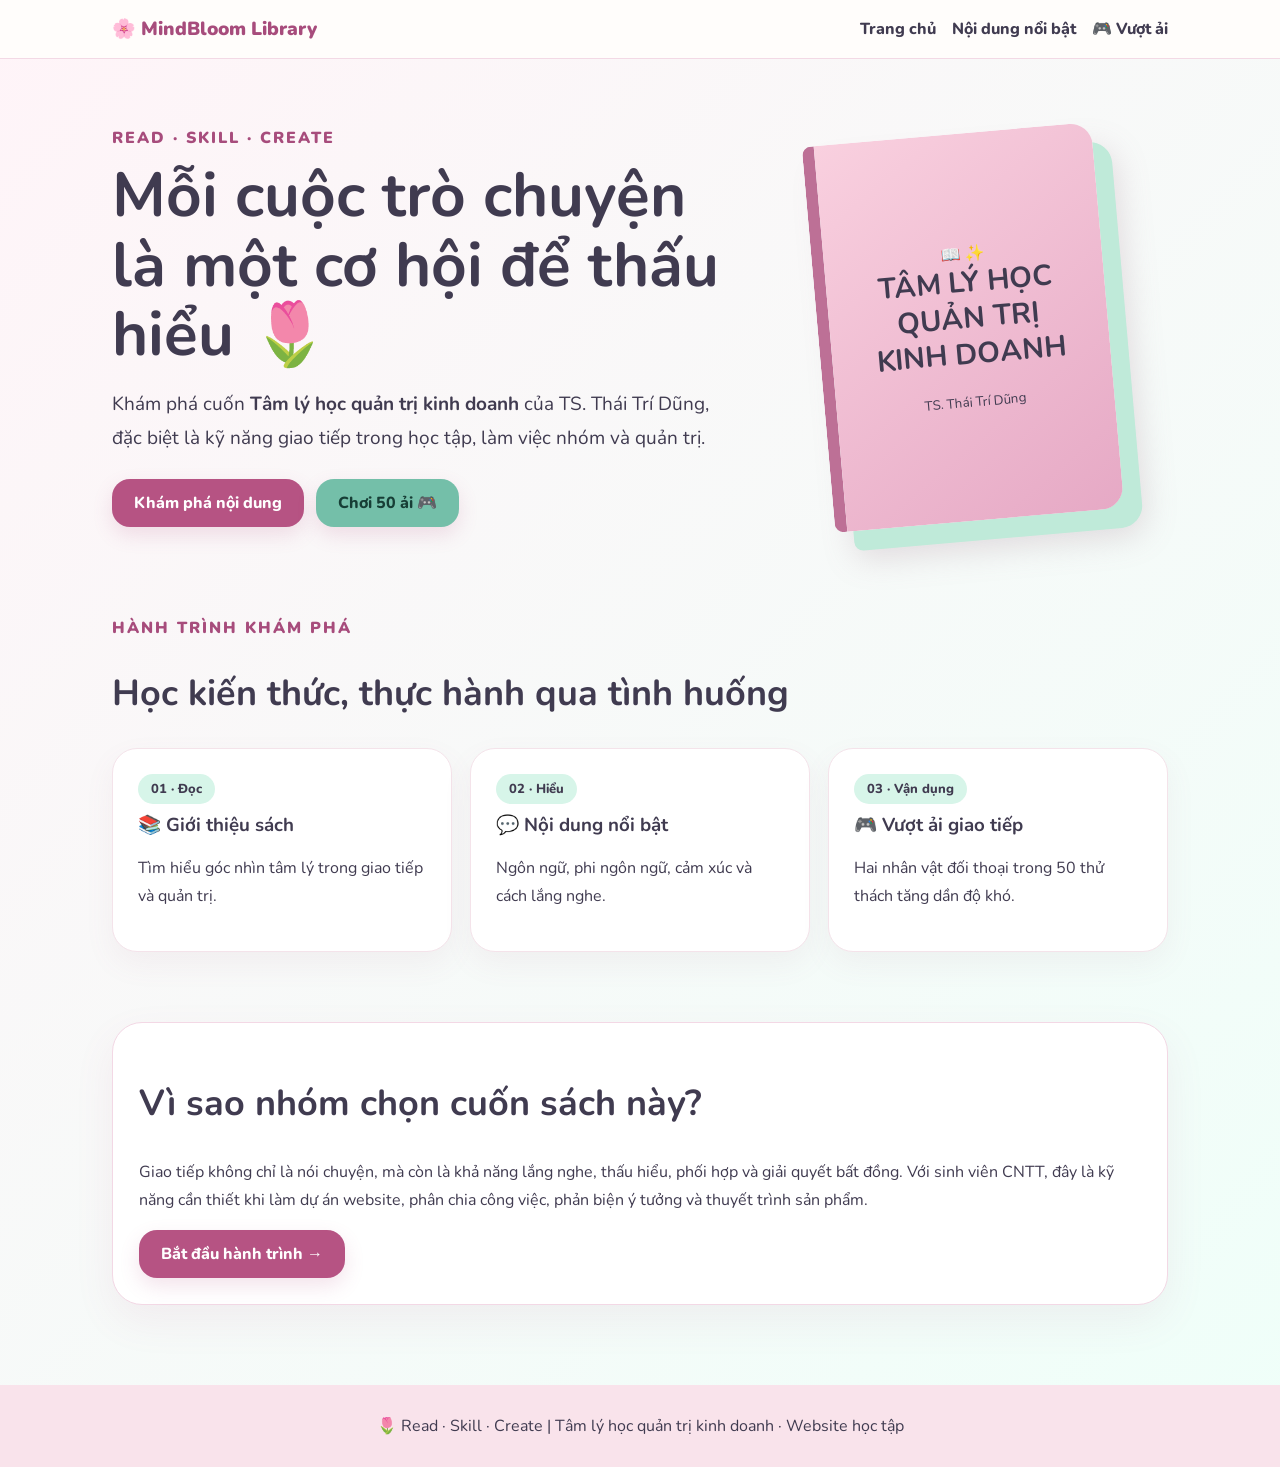
==== index.html @ 88049e15 "Add files via upload" ====
<!doctype html>
<html lang="vi">
    <head><meta charset="UTF-8"><meta name="viewport" content="width=device-width,initial-scale=1">
    <title>Trang chủ | MindBloom</title><link rel="stylesheet" href="style.css"></head><body><header><nav class="nav"><a class="brand" href="index.html">🌸 MindBloom Library</a><div class="links"><a href="index.html">Trang chủ</a><a href="noidung.html">Nội dung nổi bật</a><a href="trochoi.html">🎮 Vượt ải</a></div></nav></header><main><section class="hero"><div><div class="eyebrow">Read · Skill · Create</div><h1>Mỗi cuộc trò chuyện là một cơ hội để thấu hiểu 🌷</h1><p class="lead">Khám phá cuốn <b>Tâm lý học quản trị kinh doanh</b> của TS. Thái Trí Dũng, đặc biệt là kỹ năng giao tiếp trong học tập, làm việc nhóm và quản trị.</p><div class="actions"><a class="btn" href="noidung.html">Khám phá nội dung</a><a class="btn mint" href="trochoi.html">Chơi 50 ải 🎮</a></div></div><div class="book"><span>📖 ✨</span><strong>TÂM LÝ HỌC<br>QUẢN TRỊ<br>KINH DOANH</strong><small>TS. Thái Trí Dũng</small></div></section><section class="section"><span class="eyebrow">Hành trình khám phá</span><h2>Học kiến thức, thực hành qua tình huống</h2><div class="cards"><article class="card"><span class="pill">01 · Đọc</span><h3>📚 Giới thiệu sách</h3><p>Tìm hiểu góc nhìn tâm lý trong giao tiếp và quản trị.</p></article><article class="card"><span class="pill">02 · Hiểu</span><h3>💬 Nội dung nổi bật</h3><p>Ngôn ngữ, phi ngôn ngữ, cảm xúc và cách lắng nghe.</p></article><article class="card"><span class="pill">03 · Vận dụng</span><h3>🎮 Vượt ải giao tiếp</h3><p>Hai nhân vật đối thoại trong 50 thử thách tăng dần độ khó.</p></article></div></section><section class="section game-panel"><h2>Vì sao nhóm chọn cuốn sách này?</h2><p>Giao tiếp không chỉ là nói chuyện, mà còn là khả năng lắng nghe, thấu hiểu, phối hợp và giải quyết bất đồng. Với sinh viên CNTT, đây là kỹ năng cần thiết khi làm dự án website, phân chia công việc, phản biện ý tưởng và thuyết trình sản phẩm.</p><a class="btn" href="trochoi.html">Bắt đầu hành trình →</a></section></main><footer>🌷 Read · Skill · Create | Tâm lý học quản trị kinh doanh · Website học tập

</footer>
</body></html>
---- style.css ----
@import url('https://fonts.googleapis.com/css2?family=Nunito:wght@400;600;700;800;900&display=swap');:root{--pink:#f7cddd;--mint:#c5f0e1;--ink:#403b50;--accent:#b65383;--white:#fffdfb}*{box-sizing:border-box}body{margin:0;font-family:Nunito,Arial,sans-serif;color:var(--ink);background:linear-gradient(135deg,#fff4f8,#effff9)}header{position:sticky;top:0;z-index:9;background:#fffdfbef;backdrop-filter:blur(12px);border-bottom:1px solid #f3d9e5}.nav{max-width:1100px;margin:auto;padding:16px 22px;display:flex;justify-content:space-between;align-items:center;gap:14px}.brand{font-size:19px;font-weight:900;color:#a74c7c;text-decoration:none}.links{display:flex;gap:16px;flex-wrap:wrap}.links a{color:var(--ink);text-decoration:none;font-weight:800}.links a:hover{color:var(--accent)}main{max-width:1100px;margin:auto;padding:48px 22px 80px}.hero{display:grid;grid-template-columns:1.2fr .8fr;gap:30px;align-items:center;min-height:440px}.eyebrow{color:#a74c7c;font-weight:900;letter-spacing:2px;text-transform:uppercase}h1{font-size:clamp(34px,5vw,62px);line-height:1.12;margin:12px 0}h2{font-size:clamp(25px,3vw,36px)}p{line-height:1.75}.lead{font-size:19px}.btn{border:0;background:#b65383;color:white;padding:13px 22px;border-radius:18px;font:800 16px Nunito;cursor:pointer;text-decoration:none;display:inline-block;box-shadow:0 8px 20px #b6538329;transition:.2s}.btn:hover{transform:translateY(-3px)}.btn.mint{background:#74bfa9;color:#173e36}.btn.soft{background:#f9dce9;color:#713957}.actions{display:flex;gap:12px;flex-wrap:wrap;margin-top:24px}.book{margin:auto;width:min(290px,90%);aspect-ratio:3/4;background:linear-gradient(145deg,#f9d0df,#e6a9c5);border-radius:9px 22px 22px 9px;box-shadow:18px 20px 0 #bfead9,20px 28px 32px #9d7c8a40;display:flex;flex-direction:column;justify-content:center;text-align:center;padding:24px;border-left:12px solid #bd7096;transform:rotate(-5deg);animation:float 4s ease-in-out infinite}.book strong{font-size:29px;line-height:1.25}.book small{margin-top:20px}.section{margin-top:70px}.cards{display:grid;grid-template-columns:repeat(3,1fr);gap:18px}.card{background:#fff;border:1px solid #f4e3ea;border-radius:25px;padding:25px;box-shadow:0 12px 30px #956a7b12;transition:.2s}.card:hover{transform:translateY(-5px)}.card h3{margin:8px 0}.pill{display:inline-block;background:#d7f5e9;border-radius:50px;padding:6px 13px;font-weight:800;font-size:13px}.topic{margin:16px 0}.topic summary{cursor:pointer;font-size:18px;font-weight:900}.topic p{margin-bottom:0}.game-panel{background:white;border-radius:30px;padding:26px;border:1px solid #f3d8e5;box-shadow:0 16px 40px #b6538315}.game-top{display:flex;justify-content:space-between;align-items:center;gap:10px;flex-wrap:wrap}.bar{height:13px;border-radius:20px;background:#f5e8ee;overflow:hidden;margin:17px 0 28px}.bar span{display:block;height:100%;background:linear-gradient(90deg,#ef9fc4,#8ed9bf);transition:width .4s}.stage{display:grid;grid-template-columns:1fr 1fr;gap:20px;margin:24px 0}.character{text-align:center;background:#fff0f5;border-radius:25px;padding:18px;position:relative;animation:pop .5s}.character:nth-child(2){background:#e7fbf2}.avatar{font-size:clamp(62px,9vw,112px);filter:drop-shadow(0 8px 3px #00000012);animation:float 3.4s ease-in-out infinite}.character:nth-child(2) .avatar{animation-delay:.6s}.speech{background:#fff;border-radius:20px;padding:16px;min-height:95px;box-shadow:0 5px 15px #0000000b;text-align:left}.answers{display:grid;gap:11px}.option{border:2px solid #f1d8e3;border-radius:17px;background:#fff9fc;text-align:left;padding:16px;font:700 16px Nunito;cursor:pointer;transition:.2s}.option:hover:not(:disabled){border-color:#b65383;transform:translateX(4px)}.option:disabled{cursor:default}.option.correct{background:#ddf7ea;border-color:#5aa98b}.option.wrong{background:#ffe5e8;border-color:#e88899}.feedback{padding:18px;background:#f3fbf7;border-radius:18px;margin-top:17px}.hidden{display:none!important}.levelgrid{display:grid;grid-template-columns:repeat(5,1fr);gap:12px}.levelbtn{border:2px solid #efd8e3;border-radius:18px;padding:15px 8px;background:white;cursor:pointer;font:800 14px Nunito}.levelbtn:disabled{opacity:.45;cursor:not-allowed}.levelbtn.open{border-color:#8ccfb7;background:#effdf6}.levelbtn.active{outline:3px solid #e6a1c1}.note{font-size:14px;color:#756c7c}footer{text-align:center;padding:30px;background:#f9e3eb}.fade{animation:pop .5s}@keyframes pop{from{opacity:0;transform:translateY(12px)}to{opacity:1;transform:translateY(0)}}@keyframes float{50%{transform:translateY(-9px)}}@media(max-width:700px){.hero{grid-template-columns:1fr}.cards{grid-template-columns:1fr}.levelgrid{grid-template-columns:repeat(2,1fr)}.nav{flex-direction:column}.stage{gap:9px}.character{padding:10px}.speech{padding:11px;font-size:14px}.game-panel{padding:16px}main{padding-top:30px}}
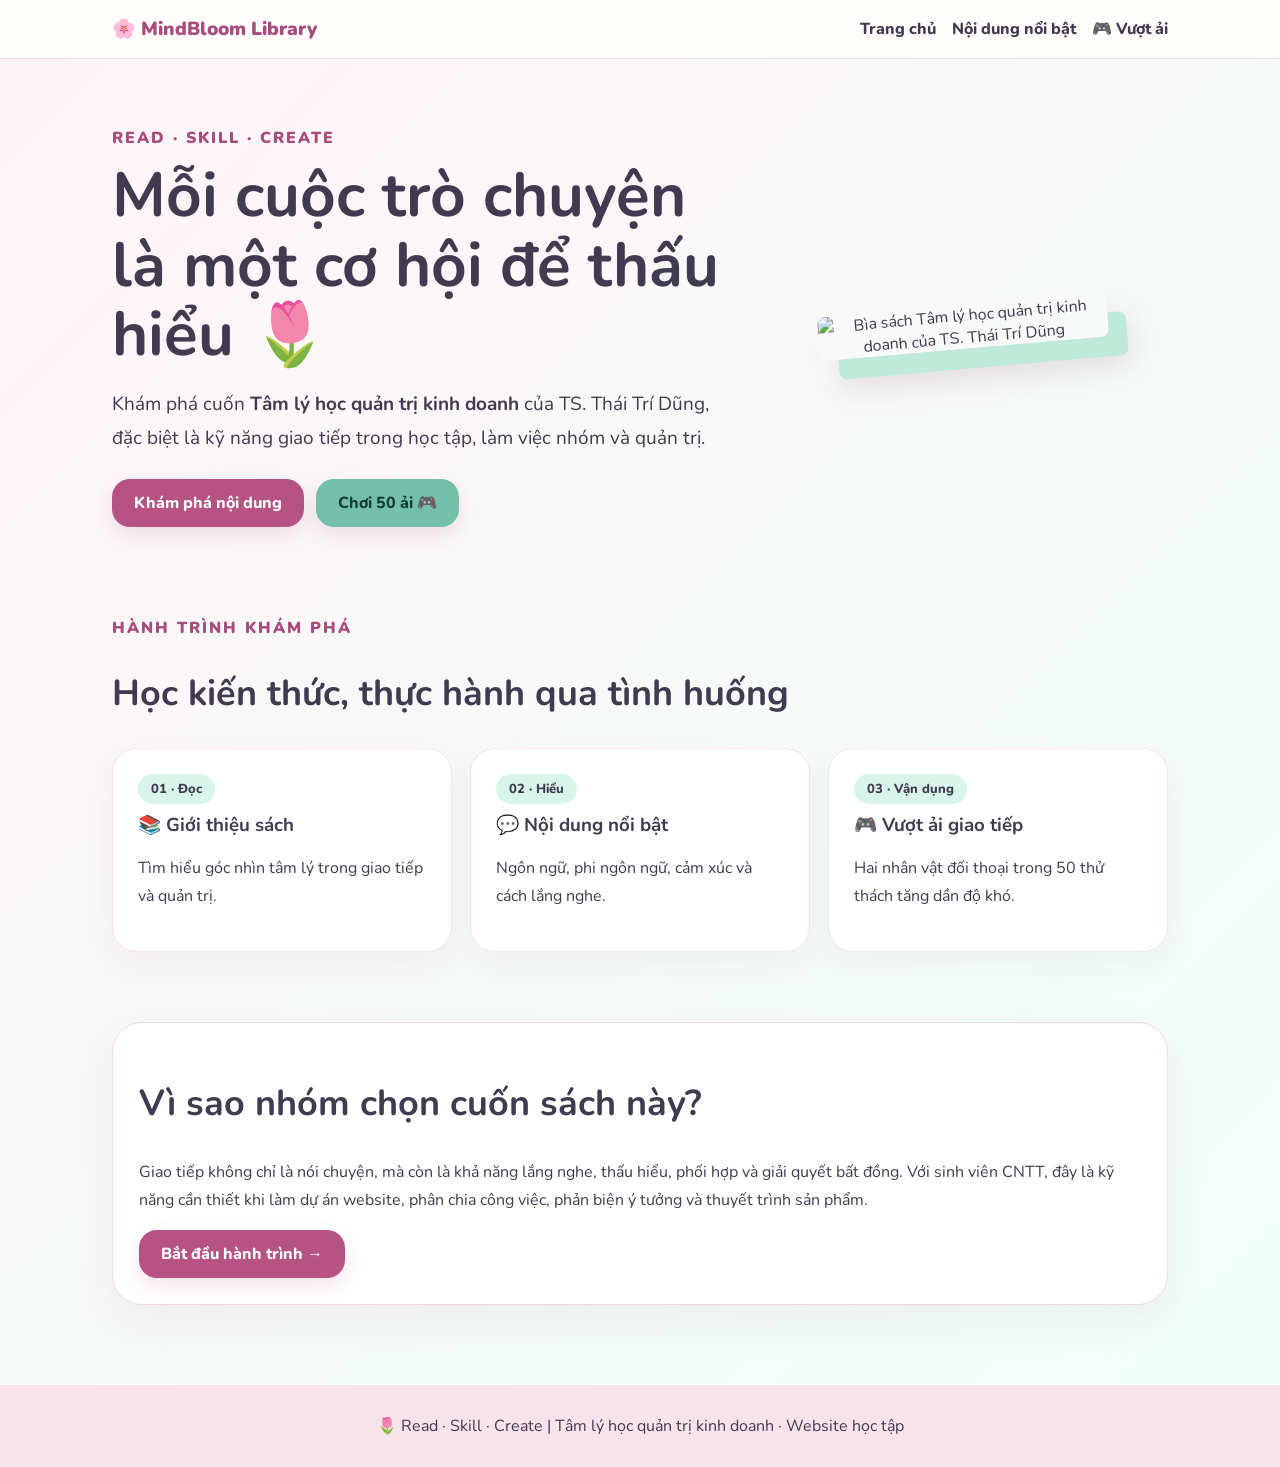
==== commit 77a8d84b: "Refactor index.html with styles and content updates Added styles for book cover display and enhanced" ====
--- a/index.html
+++ b/index.html
@@ -1,7 +1,155 @@
+
 <!doctype html>
 <html lang="vi">
-    <head><meta charset="UTF-8"><meta name="viewport" content="width=device-width,initial-scale=1">
-    <title>Trang chủ | MindBloom</title><link rel="stylesheet" href="style.css"></head><body><header><nav class="nav"><a class="brand" href="index.html">🌸 MindBloom Library</a><div class="links"><a href="index.html">Trang chủ</a><a href="noidung.html">Nội dung nổi bật</a><a href="trochoi.html">🎮 Vượt ải</a></div></nav></header><main><section class="hero"><div><div class="eyebrow">Read · Skill · Create</div><h1>Mỗi cuộc trò chuyện là một cơ hội để thấu hiểu 🌷</h1><p class="lead">Khám phá cuốn <b>Tâm lý học quản trị kinh doanh</b> của TS. Thái Trí Dũng, đặc biệt là kỹ năng giao tiếp trong học tập, làm việc nhóm và quản trị.</p><div class="actions"><a class="btn" href="noidung.html">Khám phá nội dung</a><a class="btn mint" href="trochoi.html">Chơi 50 ải 🎮</a></div></div><div class="book"><span>📖 ✨</span><strong>TÂM LÝ HỌC<br>QUẢN TRỊ<br>KINH DOANH</strong><small>TS. Thái Trí Dũng</small></div></section><section class="section"><span class="eyebrow">Hành trình khám phá</span><h2>Học kiến thức, thực hành qua tình huống</h2><div class="cards"><article class="card"><span class="pill">01 · Đọc</span><h3>📚 Giới thiệu sách</h3><p>Tìm hiểu góc nhìn tâm lý trong giao tiếp và quản trị.</p></article><article class="card"><span class="pill">02 · Hiểu</span><h3>💬 Nội dung nổi bật</h3><p>Ngôn ngữ, phi ngôn ngữ, cảm xúc và cách lắng nghe.</p></article><article class="card"><span class="pill">03 · Vận dụng</span><h3>🎮 Vượt ải giao tiếp</h3><p>Hai nhân vật đối thoại trong 50 thử thách tăng dần độ khó.</p></article></div></section><section class="section game-panel"><h2>Vì sao nhóm chọn cuốn sách này?</h2><p>Giao tiếp không chỉ là nói chuyện, mà còn là khả năng lắng nghe, thấu hiểu, phối hợp và giải quyết bất đồng. Với sinh viên CNTT, đây là kỹ năng cần thiết khi làm dự án website, phân chia công việc, phản biện ý tưởng và thuyết trình sản phẩm.</p><a class="btn" href="trochoi.html">Bắt đầu hành trình →</a></section></main><footer>🌷 Read · Skill · Create | Tâm lý học quản trị kinh doanh · Website học tập
+<head>
+  <meta charset="UTF-8">
+  <meta name="viewport" content="width=device-width, initial-scale=1">
+  <title>Trang chủ | MindBloom</title>
+  <link rel="stylesheet" href="style.css">
 
-</footer>
-</body></html>+  <style>
+    /* Hiển thị ảnh bìa sách thật */
+    .book {
+      width: min(290px, 90%);
+      aspect-ratio: auto;
+      padding: 0;
+      border: none;
+      background: transparent;
+      border-radius: 8px;
+      box-shadow:
+        18px 20px 0 #bfead9,
+        20px 28px 32px #9d7c8a40;
+    }
+
+    .book img {
+      display: block;
+      width: 100%;
+      height: auto;
+      border-radius: 8px;
+    }
+  </style>
+</head>
+
+<body>
+  <header>
+    <nav class="nav">
+      <a class="brand" href="index.html">
+        🌸 MindBloom Library
+      </a>
+
+      <div class="links">
+        <a href="index.html">Trang chủ</a>
+        <a href="noidung.html">Nội dung nổi bật</a>
+        <a href="trochoi.html">🎮 Vượt ải</a>
+      </div>
+    </nav>
+  </header>
+
+  <main>
+    <section class="hero">
+      <div>
+        <div class="eyebrow">
+          Read · Skill · Create
+        </div>
+
+        <h1>
+          Mỗi cuộc trò chuyện là một cơ hội
+          để thấu hiểu 🌷
+        </h1>
+
+        <p class="lead">
+          Khám phá cuốn
+          <b>Tâm lý học quản trị kinh doanh</b>
+          của TS. Thái Trí Dũng, đặc biệt là
+          kỹ năng giao tiếp trong học tập,
+          làm việc nhóm và quản trị.
+        </p>
+
+        <div class="actions">
+          <a class="btn" href="noidung.html">
+            Khám phá nội dung
+          </a>
+
+          <a class="btn mint" href="trochoi.html">
+            Chơi 50 ải 🎮
+          </a>
+        </div>
+      </div>
+
+      <!-- Ảnh bìa sách thật -->
+      <div class="book">
+        <img
+          src="bia-sach.png"
+          alt="Bìa sách Tâm lý học quản trị kinh doanh của TS. Thái Trí Dũng"
+        >
+      </div>
+    </section>
+
+    <section class="section">
+      <span class="eyebrow">
+        Hành trình khám phá
+      </span>
+
+      <h2>
+        Học kiến thức, thực hành qua tình huống
+      </h2>
+
+      <div class="cards">
+        <article class="card">
+          <span class="pill">01 · Đọc</span>
+          <h3>📚 Giới thiệu sách</h3>
+          <p>
+            Tìm hiểu góc nhìn tâm lý
+            trong giao tiếp và quản trị.
+          </p>
+        </article>
+
+        <article class="card">
+          <span class="pill">02 · Hiểu</span>
+          <h3>💬 Nội dung nổi bật</h3>
+          <p>
+            Ngôn ngữ, phi ngôn ngữ,
+            cảm xúc và cách lắng nghe.
+          </p>
+        </article>
+
+        <article class="card">
+          <span class="pill">03 · Vận dụng</span>
+          <h3>🎮 Vượt ải giao tiếp</h3>
+          <p>
+            Hai nhân vật đối thoại trong
+            50 thử thách tăng dần độ khó.
+          </p>
+        </article>
+      </div>
+    </section>
+
+    <section class="section game-panel">
+      <h2>
+        Vì sao nhóm chọn cuốn sách này?
+      </h2>
+
+      <p>
+        Giao tiếp không chỉ là nói chuyện,
+        mà còn là khả năng lắng nghe,
+        thấu hiểu, phối hợp và giải quyết
+        bất đồng. Với sinh viên CNTT,
+        đây là kỹ năng cần thiết khi làm
+        dự án website, phân chia công việc,
+        phản biện ý tưởng và thuyết trình
+        sản phẩm.
+      </p>
+
+      <a class="btn" href="trochoi.html">
+        Bắt đầu hành trình →
+      </a>
+    </section>
+  </main>
+
+  <footer>
+    🌷 Read · Skill · Create |
+    Tâm lý học quản trị kinh doanh ·
+    Website học tập
+  </footer>
+</body>
+</html>
